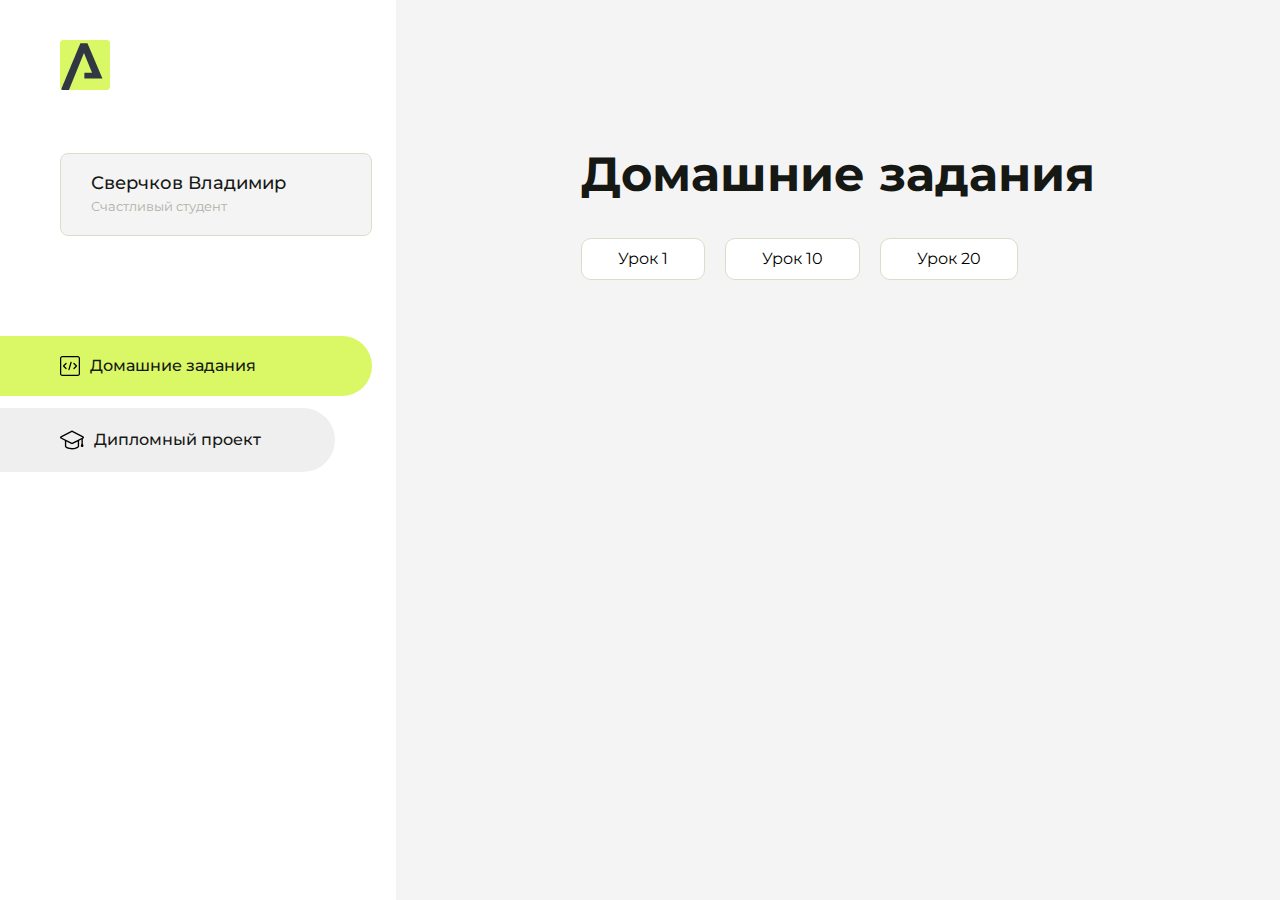
==== index.html @ 9ba6bb6a "index.html" ====
<!DOCTYPE html>
<html lang="en">
<head>
    <meta charset="UTF-8">
    <meta name="viewport" content="width=device-width, initial-scale=1.0">
    <title>Домашняя работа</title>
    <link rel="shortcut icon" href="src/logo.ico" type="image/x-icon">
    <link rel="preconnect" href="https://fonts.googleapis.com">
    <link rel="preconnect" href="https://fonts.gstatic.com" crossorigin>
    <link href="https://fonts.googleapis.com/css2?family=Montserrat:wght@400;500;700&family=Rubik:wght@500&display=swap"
          rel="stylesheet">
    <link rel="stylesheet" href="src/style.css">
</head>
<body id="body">
<div class="overlay" id="overlay"></div>
<div class="layout">
    <div class="burger" id="burger">
        <svg viewBox="0 0 24 24" fill="none" xmlns="http://www.w3.org/2000/svg">
            <g id="SVGRepo_bgCarrier" stroke-width="0"></g>
            <g id="SVGRepo_tracerCarrier" stroke-linecap="round" stroke-linejoin="round"></g>
            <g id="SVGRepo_iconCarrier">
                <path d="M4 18L20 18" stroke="#DAF765" stroke-width="2" stroke-linecap="round"></path>
                <path d="M4 12L20 12" stroke="#DAF765" stroke-width="2" stroke-linecap="round"></path>
                <path d="M4 6L20 6" stroke="#DAF765" stroke-width="2" stroke-linecap="round"></path>
            </g>
        </svg>
    </div>
    <aside class="sidebar" id="sidebar">
        <div class="sidebar__inner">
            <div class="logo">
                <svg width="50" height="50" viewBox="0 0 50 50" fill="none" xmlns="http://www.w3.org/2000/svg">
                    <g clip-path="url(#clip0_513_74730)">
                        <path d="M46.17 -0.257004H3.83C1.57281 -0.257004 -0.257 1.57281 -0.257 3.83V46.17C-0.257 48.4272 1.57281 50.257 3.83 50.257H46.17C48.4272 50.257 50.257 48.4272 50.257 46.17V3.83C50.257 1.57281 48.4272 -0.257004 46.17 -0.257004Z"
                              fill="#DAF765"/>
                        <path d="M24.375 38.4H42.461L27.441 3.1585H20.4355C20.4355 3.1585 6.7895 35.881 1.1945 49.294C2.015 50.0275 3.0945 50.257 3.6945 50.257H8.8445L23.954 13.07L32.0465 32.8285H24.375V38.4Z"
                              fill="#323843"/>
                    </g>
                    <defs>
                        <clipPath id="clip0_513_74730">
                            <rect width="50" height="50" fill="white"/>
                        </clipPath>
                    </defs>
                </svg>
            </div>
            <div class="sidebar__user">
                <div class="sidebar__name">Сверчков Владимир</div>
                <div class="sidebar__text">Счастливый студент</div>
            </div>
            <div class="sidebar__tabs">
                <div class="sidebar__item">
                    <button class="sidebar__button active" id="tasks">
                        <svg xmlns="http://www.w3.org/2000/svg" width="20" height="20" viewBox="0 0 20 20" fill="none">
                            <g clip-path="url(#clip0_704_74543)">
                                <path d="M17.7083 20H2.29167C1.0275 20 0 18.9725 0 17.7083V2.29167C0 1.0275 1.0275 0 2.29167 0H17.7083C18.9725 0 20 1.0275 20 2.29167V17.7083C20 18.9725 18.9725 20 17.7083 20ZM2.29167 1.25C1.7175 1.25 1.25 1.7175 1.25 2.29167V17.7083C1.25 18.2825 1.7175 18.75 2.29167 18.75H17.7083C18.2825 18.75 18.75 18.2825 18.75 17.7083V2.29167C18.75 1.7175 18.2825 1.25 17.7083 1.25H2.29167Z"
                                      fill="black"/>
                                <path d="M6.04167 13.125C5.88167 13.125 5.72167 13.0642 5.6 12.9417L3.1 10.4417C2.85583 10.1975 2.85583 9.80167 3.1 9.5575L5.6 7.0575C5.84417 6.81333 6.24 6.81333 6.48417 7.0575C6.72833 7.30167 6.72833 7.6975 6.48417 7.94167L4.42583 10L6.48417 12.0583C6.72833 12.3025 6.72833 12.6983 6.48417 12.9425C6.36167 13.0642 6.20167 13.125 6.04167 13.125Z"
                                      fill="black"/>
                                <path d="M8.95833 14.1667C8.9 14.1667 8.84 14.1583 8.78167 14.1417C8.45083 14.0442 8.26083 13.6967 8.35833 13.3658L10.4417 6.28251C10.5392 5.95084 10.8892 5.76417 11.2175 5.85917C11.5483 5.95667 11.7383 6.30417 11.6408 6.63501L9.5575 13.7183C9.47833 13.9908 9.22833 14.1667 8.95833 14.1667Z"
                                      fill="black"/>
                                <path d="M13.9583 13.125C13.7983 13.125 13.6383 13.0642 13.5167 12.9417C13.2725 12.6975 13.2725 12.3017 13.5167 12.0575L15.575 9.99916L13.5167 7.94083C13.2725 7.69666 13.2725 7.30083 13.5167 7.05666C13.7608 6.81249 14.1567 6.81249 14.4008 7.05666L16.9008 9.55666C17.145 9.80083 17.145 10.1967 16.9008 10.4408L14.4008 12.9408C14.2783 13.0642 14.1183 13.125 13.9583 13.125Z"
                                      fill="black"/>
                            </g>
                            <defs>
                                <clipPath id="clip0_704_74543">
                                    <rect width="20" height="20" fill="white"/>
                                </clipPath>
                            </defs>
                        </svg>
                        <span>Домашние задания</span></button>
                </div>
                <div class="sidebar__item">
                    <button class="sidebar__button" id="diplom">
                        <svg xmlns="http://www.w3.org/2000/svg" width="24" height="24" viewBox="0 0 24 24" fill="none">
                            <g clip-path="url(#clip0_704_74553)">
                                <path d="M23.2628 10.5971C23.7176 10.365 24 9.90375 24 9.39337C24 8.883 23.7176 8.42175 23.2628 8.18962L12.6135 2.75362C12.2291 2.55824 11.7705 2.55787 11.3854 2.75399L0.736875 8.19C0.282375 8.42175 0 8.883 0 9.39337C0 9.90375 0.282375 10.365 0.736875 10.5971L4.89038 12.7177V18.2074C4.89038 19.8154 8.412 21.393 12 21.393C15.5884 21.393 19.1096 19.815 19.1096 18.2074V12.7174L21.4609 11.517V15.8017L20.901 17.2305C20.7409 17.6389 20.7934 18.0994 21.0405 18.4616C21.2876 18.8246 21.6979 19.041 22.1366 19.041C22.5754 19.041 22.9852 18.8246 23.2324 18.462C23.4795 18.099 23.532 17.6385 23.3719 17.2301L22.8124 15.8021V10.827L23.2628 10.5971ZM17.7623 18.1721C17.6198 18.6375 15.3491 20.0419 12 20.0419C8.65088 20.0419 6.38025 18.6375 6.2415 18.2074V12.3037L6.23887 12.3019C6.23812 12.057 6.1065 11.8207 5.87325 11.7019L1.3515 9.39337L12 3.95737L22.6489 9.39337L12 14.8294L5.87325 11.7019C5.54063 11.5331 4.6695 11.6674 4.5 12C4.33012 12.3322 4.55813 12.5479 4.89038 12.7177L11.3857 16.0331C11.5781 16.1314 11.7889 16.1805 12 16.1805C12.2107 16.1805 12.4222 16.1314 12.6146 16.0331L17.7593 13.407L17.7623 18.1721Z"
                                      fill="black"/>
                            </g>
                            <defs>
                                <clipPath id="clip0_704_74553">
                                    <rect width="24" height="24" fill="white"/>
                                </clipPath>
                            </defs>
                        </svg>
                        <span>Дипломный проект</span></button>
                </div>
            </div>
        </div>

    </aside>
    <div class="content">
        <div class="container">
            <div class="content__block" id="tasksBlock">
                <div class="content__title">Домашние задания</div>
                <ul class="content__list">
                    <li class="content__list-item">
                        <a href="lesson1/index.html">Урок 1</a>
                    </li>
                    <li class="content__list-item">
                        <a href="lesson_10/index.html">Урок 10</a>
                    </li>
                    <li class="content__list-item">
                        <a href="lesson_20/index.html">Урок 20</a>
                    </li>
                </ul>
            </div>
            <div class="content__block hidden" id="diplomBlock">
                <div class="content__title">Дипломный проект</div>
                <div class="content__list-diplom">
                    <a href="ПАПКА-С-НОМЕРОМ-УРОКА">Ссылка на ДЗ</a>
                </div>
                <div class="content__decor">
                    <div class="content__decor-text">Давай проверим, чему ты научился!</div>
                    <div class="content__decor-img">
                        <img src="src/decor.png" alt="decor">
                    </div>
                </div>
            </div>
        </div>
    </div>
</div>
<script src="src/index.js"></script>
</body>
</html>
---- src/style.css ----
*{padding: 0;margin: 0;border: 0;}
*,*:before,*:after{-webkit-box-sizing: border-box;box-sizing: border-box;}
:focus,:active{outline: none;}
a:focus,a:active{outline: none;}
nav,footer,header,aside{display: block;}
html,body{
    height:100%;width:100%;
    font-size:100%;line-height:1;-ms-text-size-adjust:100%;-moz-text-size-adjust:100%;-webkit-text-size-adjust:100%;}
input,button,textarea{font-family:inherit;}
input::-ms-clear{display: none;}
button{cursor: pointer;}
button::-moz-focus-inner{padding:0;border:0;}
a,a:visited{text-decoration: none;}
a:hover{text-decoration: none;}
ul li{list-style: none;}
img{vertical-align: top;}
h1,h2,h3,h4,h5,h6{font-size:inherit;font-weight: inherit;}
a{color:inherit;}



body {
    font-family: "Montserrat",SansSerif;
    color: black;
}

body.overflow {
    overflow: hidden;
}



.layout {
    display: -webkit-box;
    display: -ms-flexbox;
    display: flex;
    min-height: 100vh;
}

.sidebar {
    padding: 40px 24px 40px 0;
    -ms-flex-negative: 0;
    flex-shrink: 0;
    background-color: white;
}



.content {
    -webkit-box-flex: 1;
    -ms-flex-positive: 1;
    flex-grow: 1;
    background-color: #F4F4F4;
}

.container {
    display: -webkit-box;
    display: -ms-flexbox;
    display: flex;
    -webkit-box-orient: vertical;
    -webkit-box-direction: normal;
    -ms-flex-direction: column;
    flex-direction: column;
    -webkit-box-pack: center;
    -ms-flex-pack: center;
    justify-content: center;
    -webkit-box-align: center;
    -ms-flex-align: center;
    align-items: center;
    padding: 150px 60px 80px 60px;
}


.logo {
    margin-left: 60px;
    margin-bottom: 60px;
}

.sidebar__user {
    background-color: #F4F4F4;
    padding: 20px 30px;
    margin-left: 60px;
    margin-bottom: 100px;
    border-radius: 8px;
    border: 1px solid #DADEC9;
}

.sidebar__name {
    color:#161814;
    font-size: 18px;
    font-weight: 500;
    margin-bottom: 6px;
}

.sidebar__text {
    color: #AFB1A7;
    font-size: 13px;
    font-weight: 400;
    line-height: 130%; /* 16.9px */
}

.sidebar__item {
    width: 372px;
}

.sidebar__button {
    display: -webkit-box;
    display: -ms-flexbox;
    display: flex;
    -webkit-box-align: center;
    -ms-flex-align: center;
    align-items: center;
    gap: 10px;
    padding: 20px 60px;
    margin-bottom: 12px;
    border-radius: 0px 100px 100px 0px;
    -webkit-transition: all .5s;
    -o-transition: all .5s;
    transition: all .5s;
    cursor: pointer;
    width: 90%;
    color:#161814;
    font-size: 16px;
    font-weight: 500;
}

.sidebar__button.active , .sidebar__button:hover {
    width: 100%;
    background-color: #DAF765;
}


.content__title {
    color: #161814;
    font-size: 48px;
    font-weight: 700;
    margin-bottom: 40px;
}

.content__list {
    display: -webkit-box;
    display: -ms-flexbox;
    display: flex;
    -webkit-box-align: center;
    -ms-flex-align: center;
    align-items: center;
    -ms-flex-wrap: wrap;
    flex-wrap: wrap;
    gap: 20px;
}



.content__list-item  {
    cursor: pointer;
    padding: 12px 18px;
    background-color: #fff;
    border-radius: 10px;
    border: 1px solid #DADEC9;
    -webkit-transition: all .3s;
    -o-transition: all .3s;
    transition: all .3s;
}

.content__list-item:hover,.content__list-diplom:hover {
    background-color: #AFB1A7;
}

li a {
    padding: 12px 18px;

}


.content__list-diplom {
    -webkit-transition: all .3s;
    -o-transition: all .3s;
    transition: all .3s;
    display: inline-block;
    padding: 12px 18px;
    background-color: #fff;
    border-radius: 10px;
    border: 1px solid #DADEC9;
}

.content__decor {
    display: -webkit-box;
    display: -ms-flexbox;
    display: flex;
    -webkit-box-align: center;
    -ms-flex-align: center;
    align-items: center;
}

.content__decor-text {
    color:#BEDD44;
    font-size: 36px;
    font-weight: 700;
    line-height: 110%; /* 39.6px */
}

.content__block {
    max-width: 1200px;
}

.content__block.hidden {
    display: none;
}

.content__decor-img img{
    width: 100%;
}

.burger {
    display: none;
    padding: 5px;
    position: fixed;
    top: 3%;
    right: 7%;
    width: 40px;
    height: 40px;
    background-color: #161814;
    border-radius: 50%;
    z-index: 10;
    border: 1px solid #DAF765;
}

@media (max-width: 768px) {
    .burger {
        display: block;
    }

    .sidebar {
        -webkit-transition: all .3s;
        -o-transition: all .3s;
        transition: all .3s;
        -webkit-transform: translateX(-100%);
        -ms-transform: translateX(-100%);
        transform: translateX(-100%);
        position: fixed;
        top: 0;
        left: 0;
        bottom: 0;
        z-index: 5;
    }

    .sidebar.show {
        -webkit-transform: translateX(0%);
        -ms-transform: translateX(0%);
        transform: translateX(0%);
    }

    .overlay {
        opacity: 0;
        pointer-events: none;
        -webkit-transition: all .3s;
        -o-transition: all .3s;
        transition: all .3s;
        position: absolute;
        top: 0;
        right: 0;
        left: 0;
        bottom: 0;
        z-index: 3;
        background-color: #000000e0;
    }

    .overlay.show {
        opacity: 1;
        pointer-events: all;
    }

    .container {
        padding: 40px 20px;
        min-height: 100%;
    }

    .content__decor {
        margin-top: 20px;
        -webkit-box-orient: vertical;
        -webkit-box-direction: normal;
        -ms-flex-direction: column;
        flex-direction: column;
    }
}

@media (max-width: 400px) {
    .sidebar__user {
        margin-left: 0;
    }
}
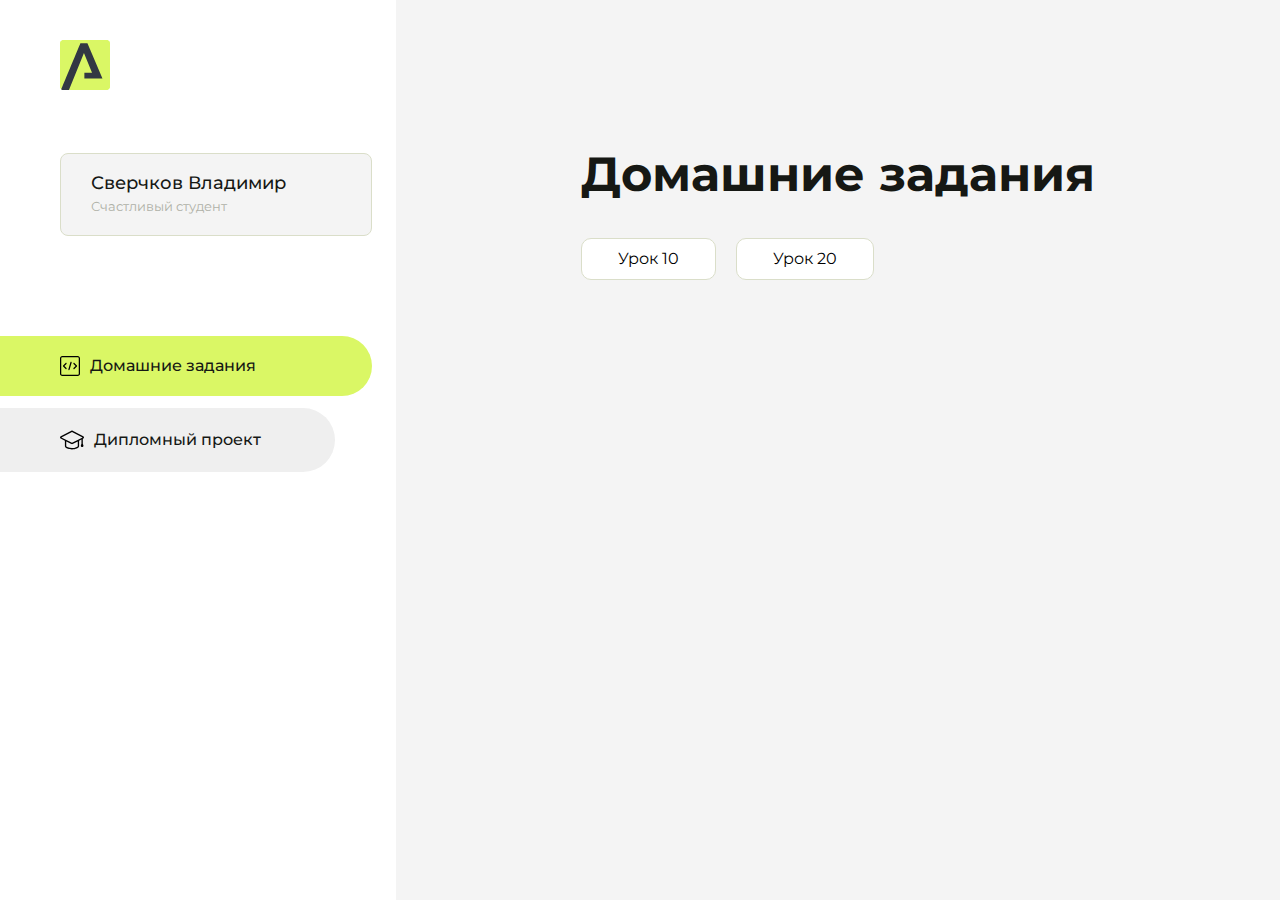
==== commit 8dfbf3e7: "Update index.html" ====
--- a/index.html
+++ b/index.html
@@ -93,9 +93,6 @@
                 <div class="content__title">Домашние задания</div>
                 <ul class="content__list">
                     <li class="content__list-item">
-                        <a href="lesson1/index.html">Урок 1</a>
-                    </li>
-                    <li class="content__list-item">
                         <a href="lesson_10/index.html">Урок 10</a>
                     </li>
                     <li class="content__list-item">
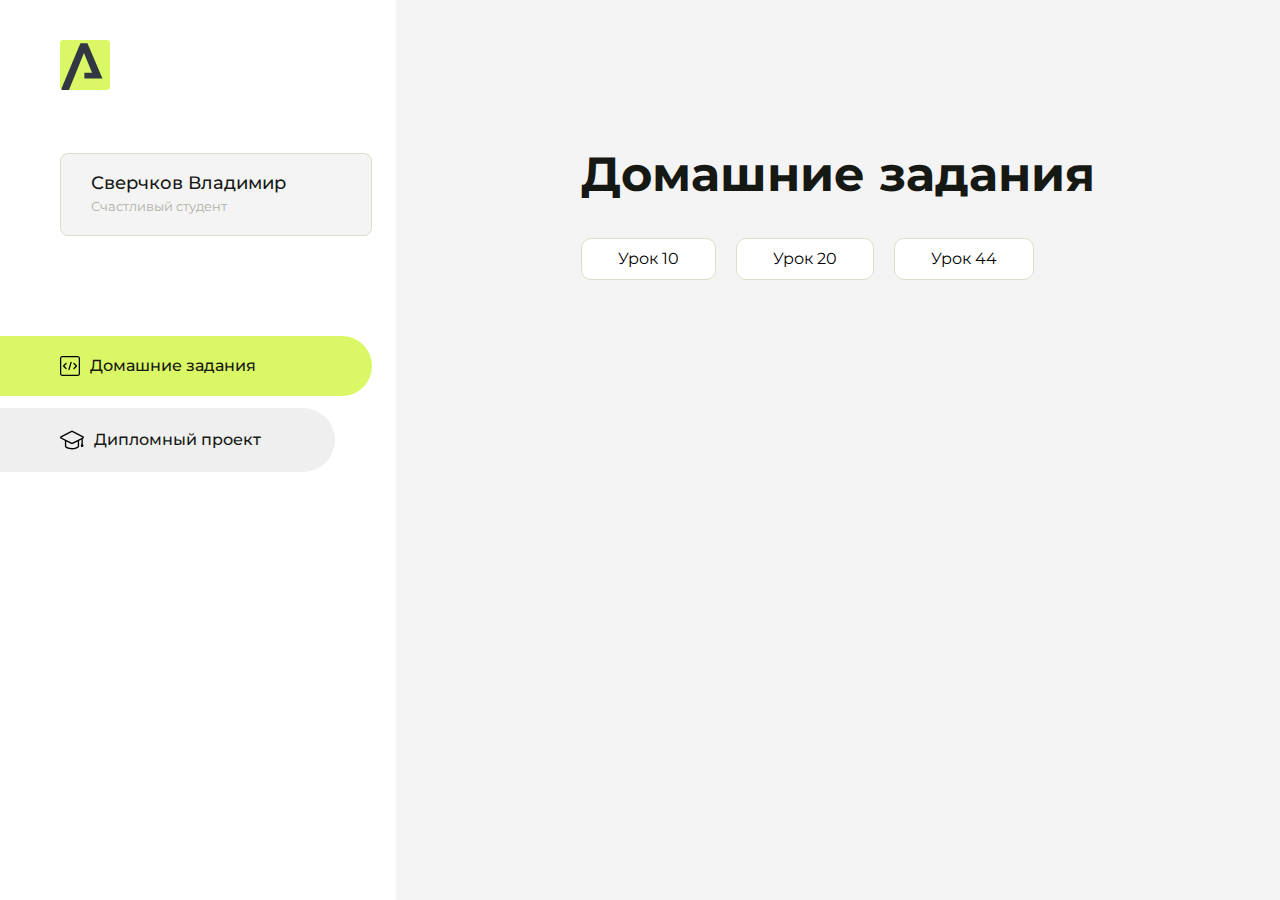
==== commit e16ef5ac: "index.html" ====
--- a/index.html
+++ b/index.html
@@ -98,6 +98,9 @@
                     <li class="content__list-item">
                         <a href="lesson_20/index.html">Урок 20</a>
                     </li>
+                    <li class="content__list-item">
+                        <a href="lesson_44/index.html">Урок 44</a>
+                    </li>
                 </ul>
             </div>
             <div class="content__block hidden" id="diplomBlock">
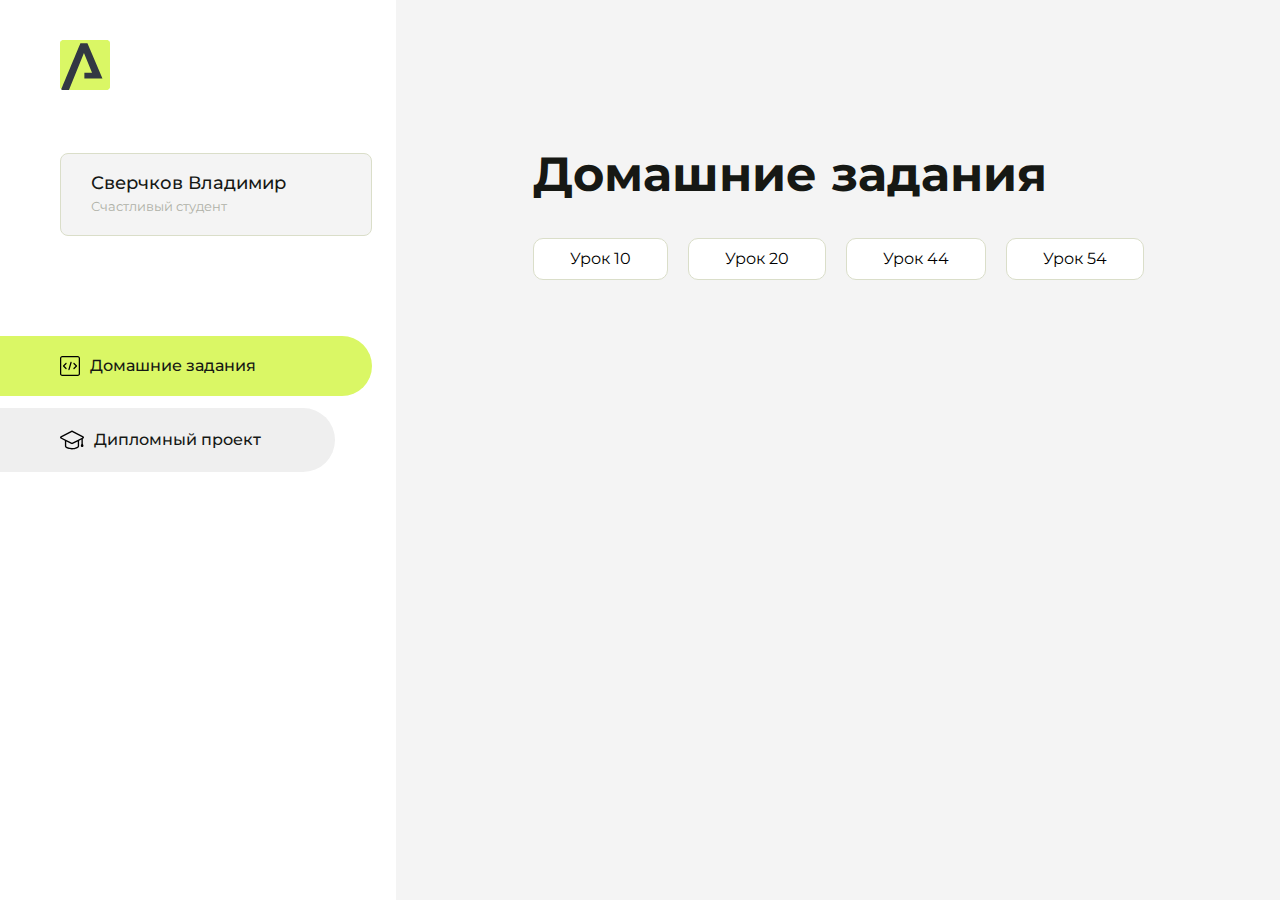
==== commit 29227cd9: "index.html" ====
--- a/index.html
+++ b/index.html
@@ -101,6 +101,9 @@
                     <li class="content__list-item">
                         <a href="lesson_44/index.html">Урок 44</a>
                     </li>
+                    <li class="content__list-item">
+                        <a href="lesson_54/index.html">Урок 54</a>
+                    </li>
                 </ul>
             </div>
             <div class="content__block hidden" id="diplomBlock">
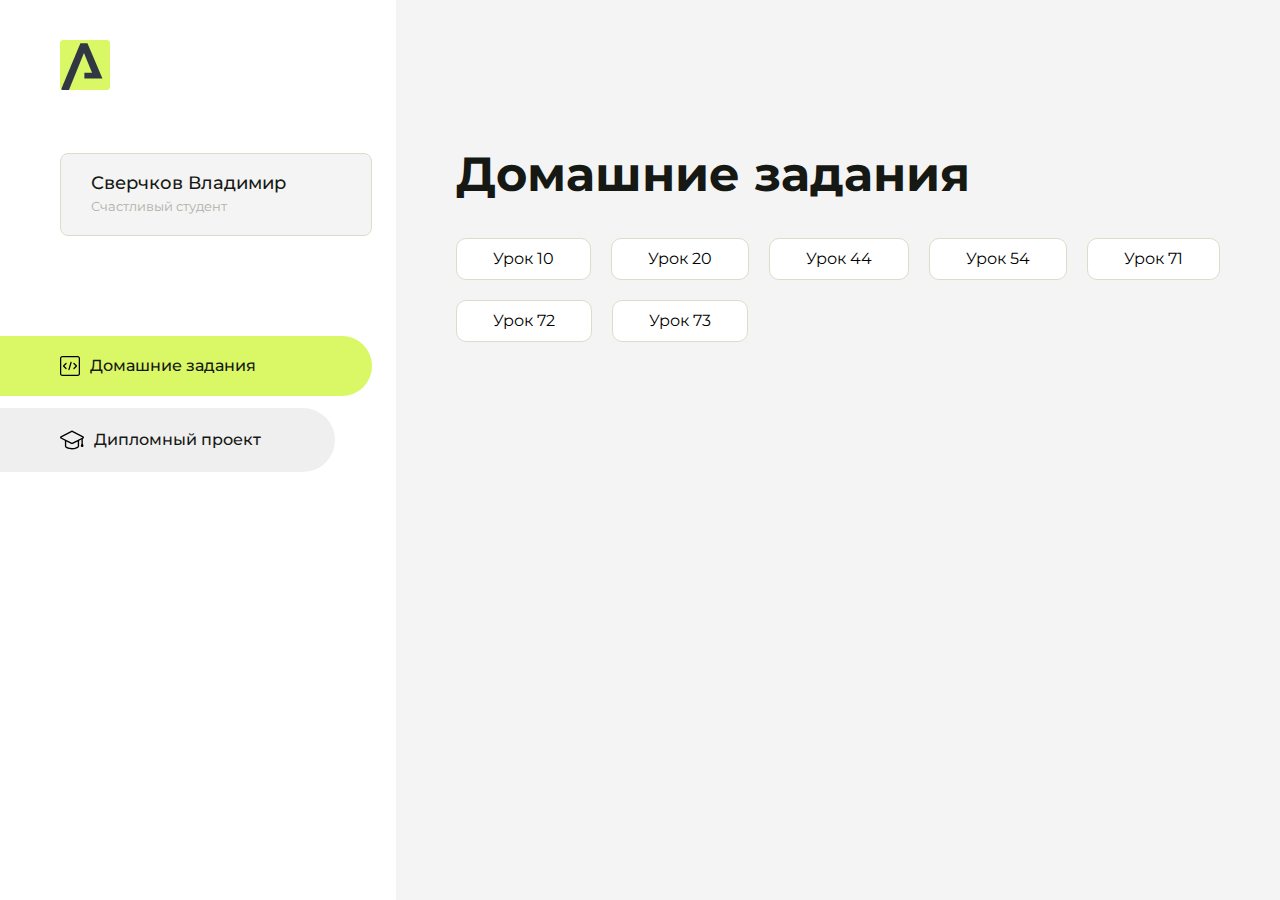
==== commit 155e6c69: "Update index.html" ====
--- a/index.html
+++ b/index.html
@@ -104,6 +104,15 @@
                     <li class="content__list-item">
                         <a href="lesson_54/index.html">Урок 54</a>
                     </li>
+                    <li class="content__list-item">
+                        <a href="lesson_71/index.html">Урок 71</a>
+                    </li>
+                    <li class="content__list-item">
+                        <a href="lesson_72/index.html">Урок 72</a>
+                    </li>
+                    <li class="content__list-item">
+                        <a href="lesson_73/index.html">Урок 73</a>
+                    </li>
                 </ul>
             </div>
             <div class="content__block hidden" id="diplomBlock">
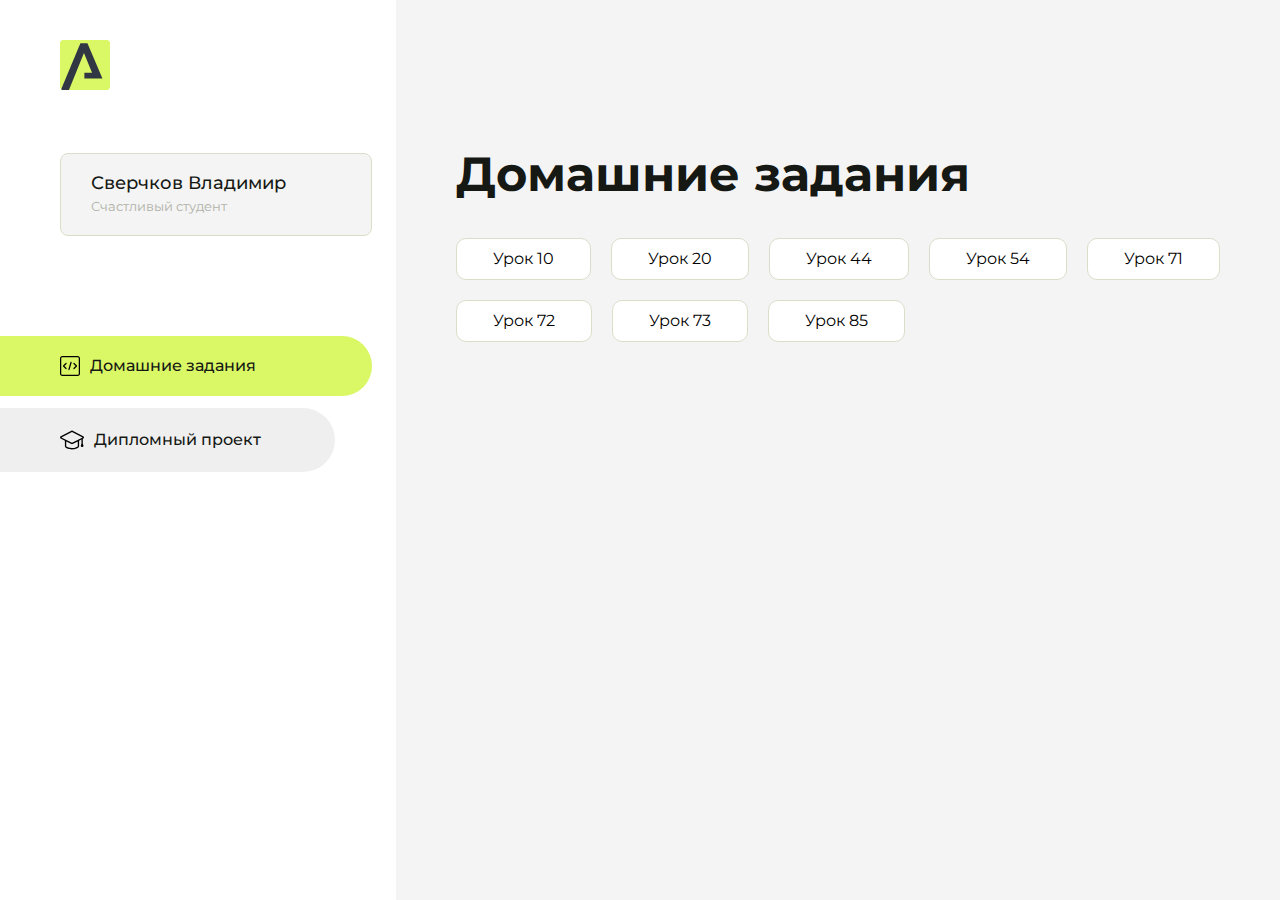
==== commit 9dff4a9c: "index.html" ====
--- a/index.html
+++ b/index.html
@@ -113,6 +113,9 @@
                     <li class="content__list-item">
                         <a href="lesson_73/index.html">Урок 73</a>
                     </li>
+                    <li class="content__list-item">
+                        <a href="lesson_85/index.html">Урок 85</a>
+                    </li>
                 </ul>
             </div>
             <div class="content__block hidden" id="diplomBlock">
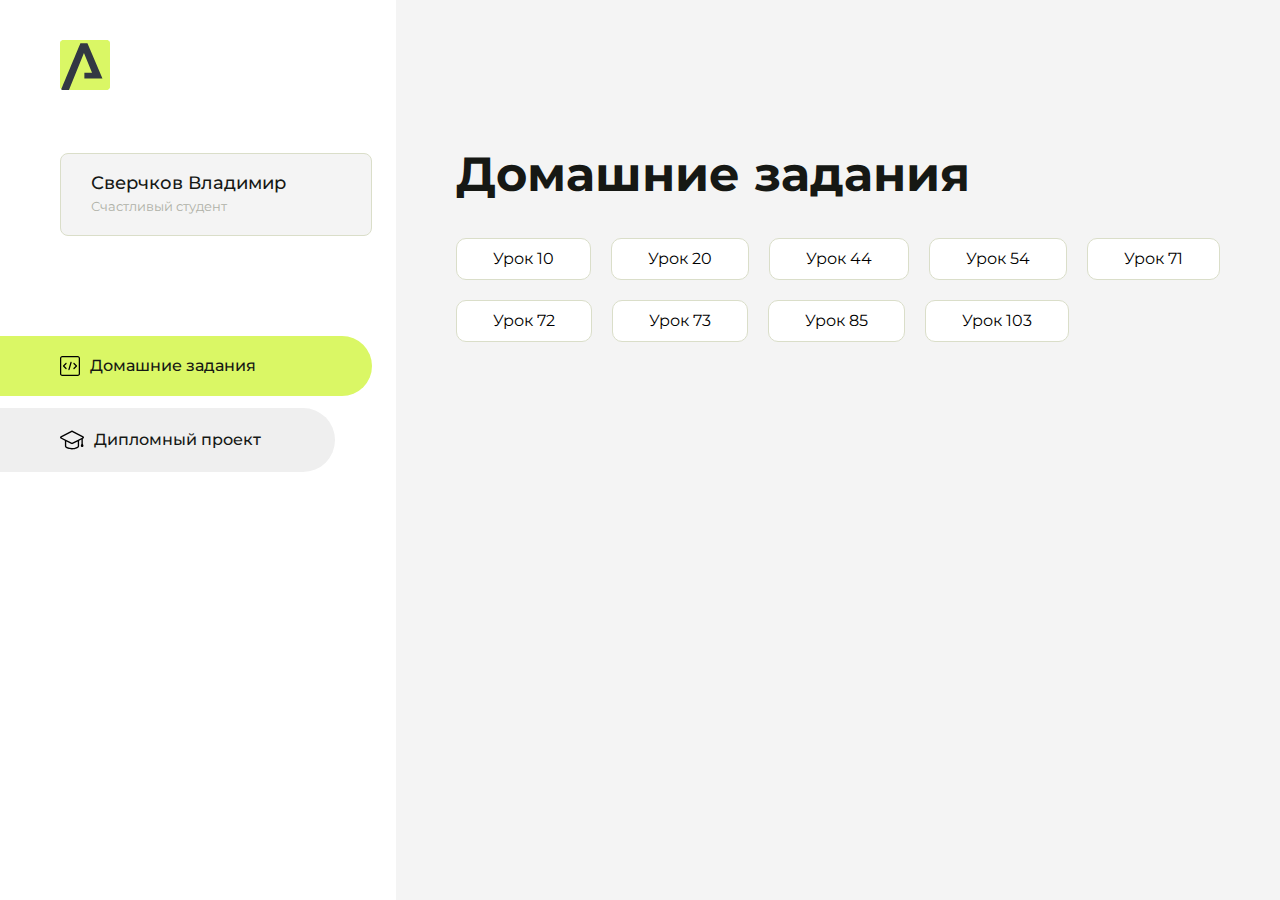
==== commit dbde9e70: "Update index.html" ====
--- a/index.html
+++ b/index.html
@@ -116,6 +116,9 @@
                     <li class="content__list-item">
                         <a href="lesson_85/index.html">Урок 85</a>
                     </li>
+                    <li class="content__list-item">
+                        <a href="lesson_103/index.html">Урок 103</a>
+                    </li>
                 </ul>
             </div>
             <div class="content__block hidden" id="diplomBlock">
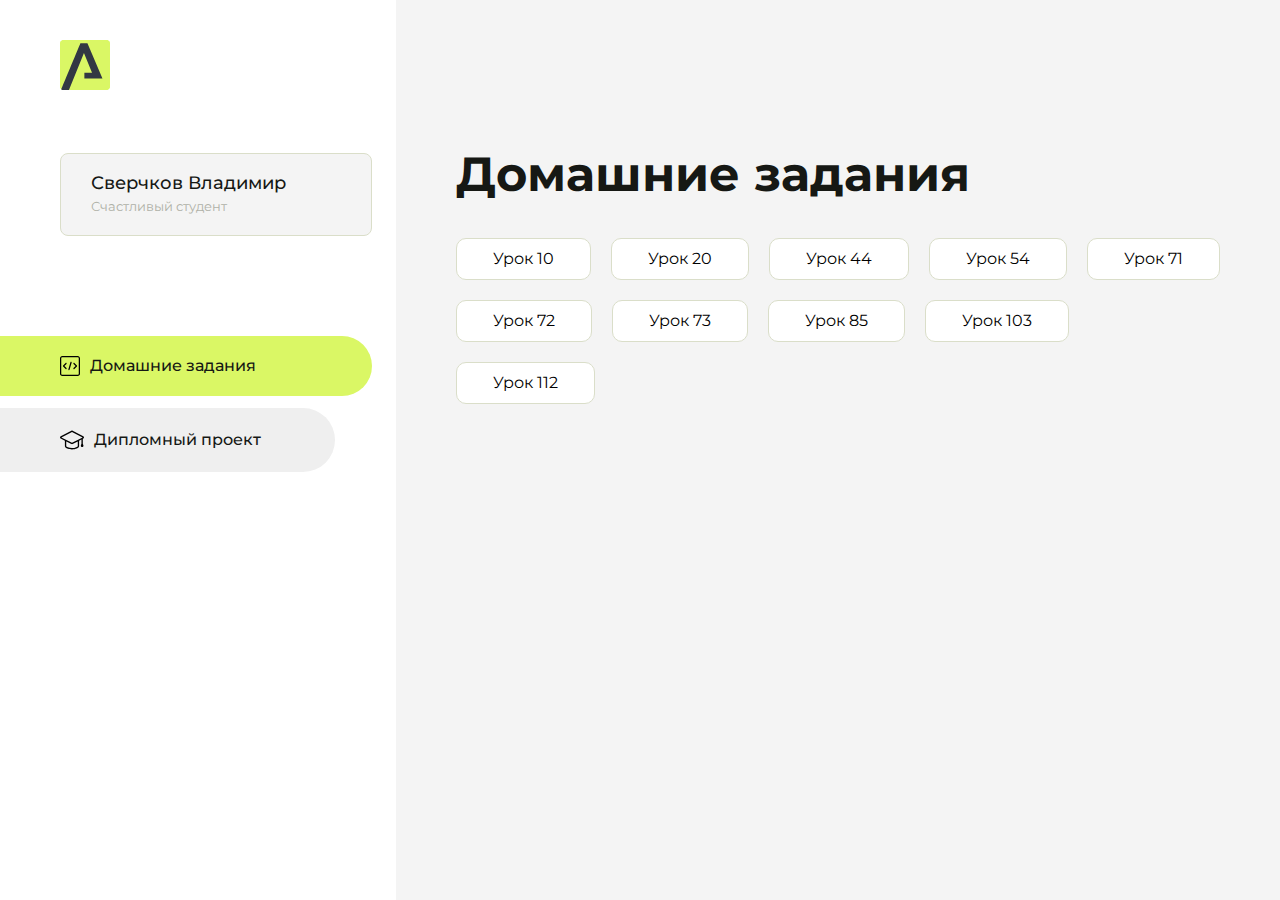
==== commit fac5f0e9: "Update index.html" ====
--- a/index.html
+++ b/index.html
@@ -119,6 +119,9 @@
                     <li class="content__list-item">
                         <a href="lesson_103/index.html">Урок 103</a>
                     </li>
+                    <li class="content__list-item">
+                        <a href="lesson_112/index.html">Урок 112</a>
+                    </li>
                 </ul>
             </div>
             <div class="content__block hidden" id="diplomBlock">
